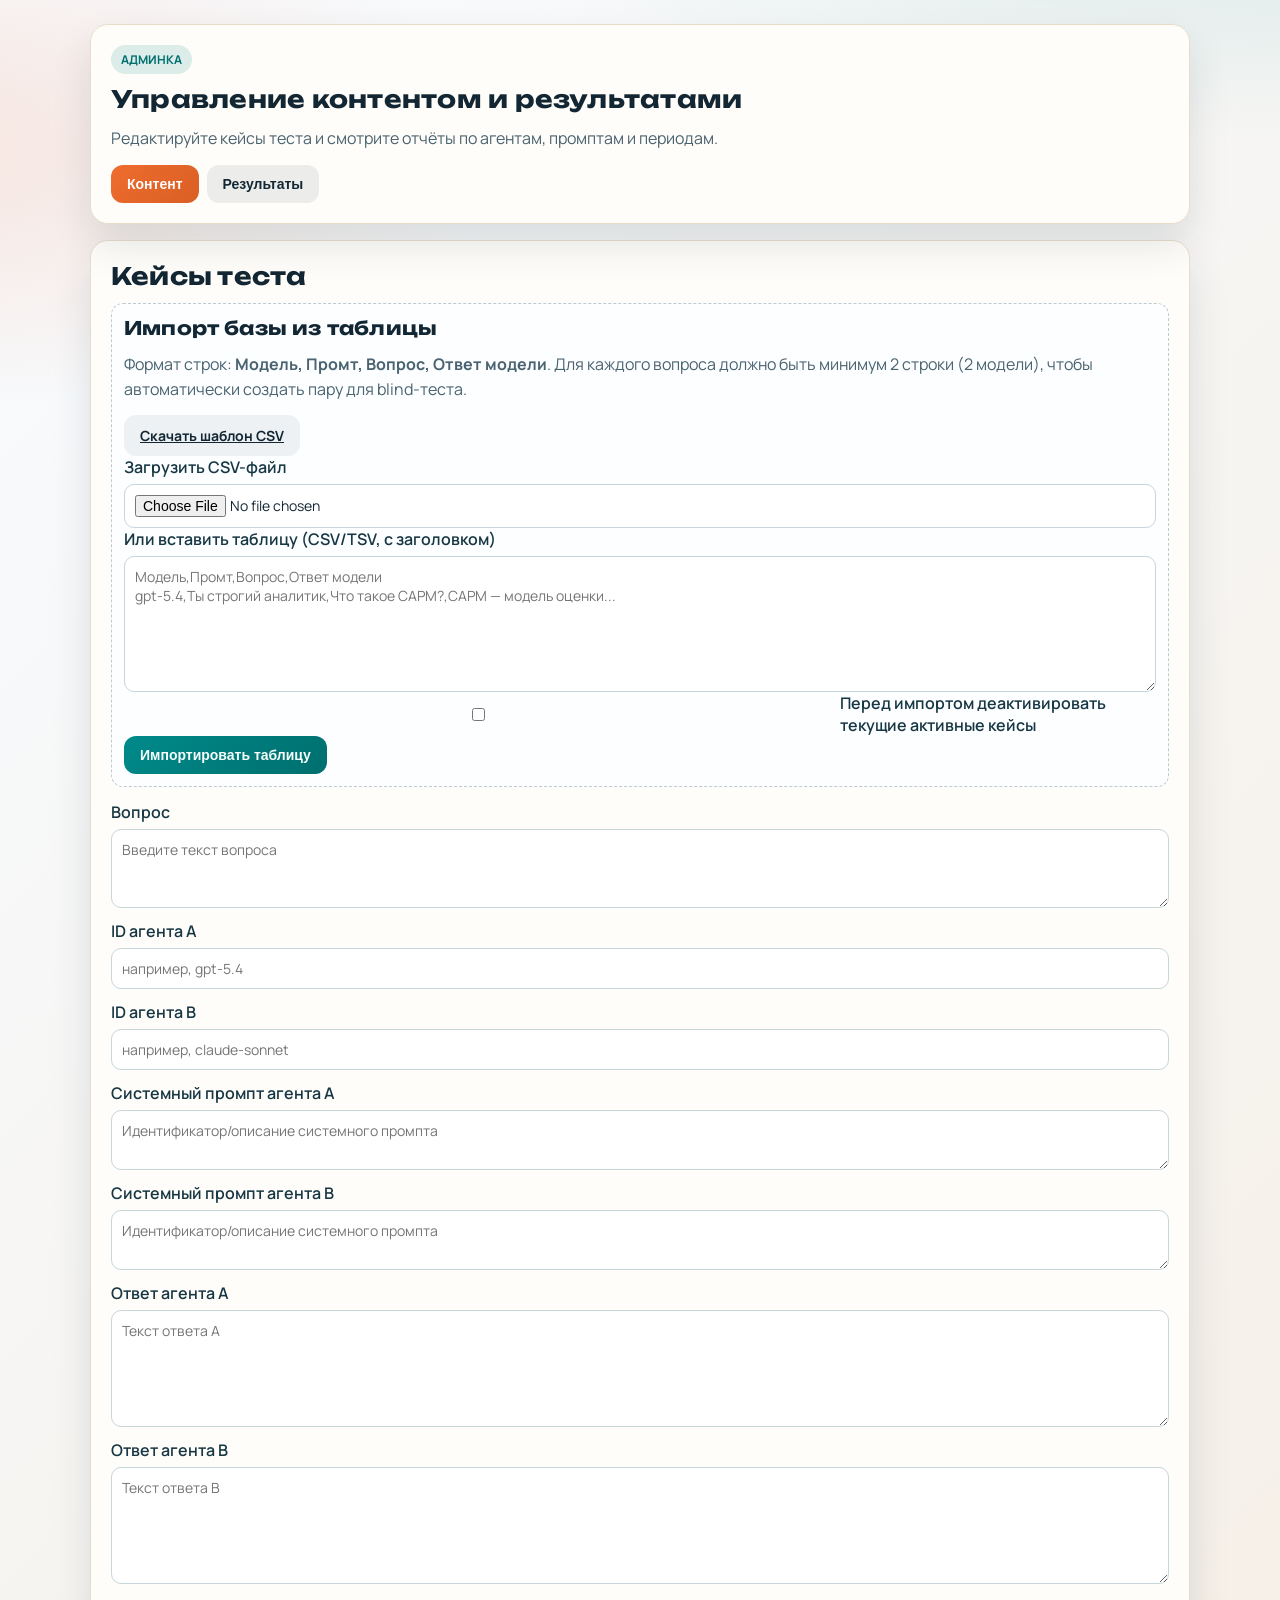
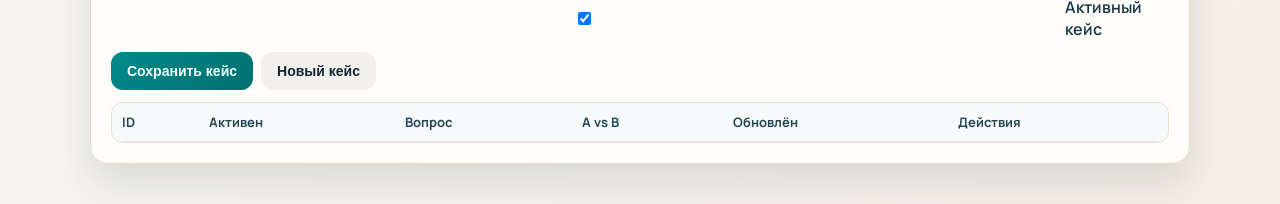
==== admin.html @ d0b08a7c "Add files via upload" ====
﻿<!doctype html>
<html lang="ru">
<head>
  <meta charset="UTF-8">
  <meta name="viewport" content="width=device-width, initial-scale=1.0">
  <title>Админка blind-теста</title>
  <link rel="stylesheet" href="assets/styles.css">
  <script src="config.js"></script>
  <script defer src="assets/admin.js"></script>
</head>
<body>
  <main class="page-wrap admin-wrap">
    <section class="panel hero admin-head">
      <p class="badge">Админка</p>
      <h1>Управление контентом и результатами</h1>
      <p class="lead">Редактируйте кейсы теста и смотрите отчёты по агентам, промптам и периодам.</p>
      <div class="tab-row">
        <button class="btn btn-tab active" data-tab="content-tab">Контент</button>
        <button class="btn btn-tab" data-tab="results-tab">Результаты</button>
      </div>
    </section>

    <section class="panel tab-pane" id="content-tab">
      <h2>Кейсы теста</h2>
      <section class="import-panel">
        <h3>Импорт базы из таблицы</h3>
        <p class="lead">
          Формат строк: <strong>Модель, Промт, Вопрос, Ответ модели</strong>.
          Для каждого вопроса должно быть минимум 2 строки (2 модели), чтобы автоматически создать пару для blind-теста.
        </p>
        <div class="button-row">
          <a class="btn btn-ghost" href="templates/dataset-template.csv" download>Скачать шаблон CSV</a>
        </div>
        <label>Загрузить CSV-файл
          <input id="dataset-file" type="file" accept=".csv,text/csv">
        </label>
        <label>Или вставить таблицу (CSV/TSV, с заголовком)
          <textarea id="dataset-text" rows="6" placeholder="Модель,Промт,Вопрос,Ответ модели&#10;gpt-5.4,Ты строгий аналитик,Что такое CAPM?,CAPM — модель оценки..."></textarea>
        </label>
        <label class="inline-label">
          <input id="replace-active-items" type="checkbox">
          Перед импортом деактивировать текущие активные кейсы
        </label>
        <div class="button-row">
          <button class="btn btn-primary" id="import-dataset-btn" type="button">Импортировать таблицу</button>
        </div>
      </section>

      <form id="item-form" class="form-grid">
        <input type="hidden" id="item-id">

        <label>Вопрос
          <textarea id="prompt-text" required rows="3" placeholder="Введите текст вопроса"></textarea>
        </label>

        <label>ID агента A
          <input id="agent-a-id" required placeholder="например, gpt-5.4">
        </label>

        <label>ID агента B
          <input id="agent-b-id" required placeholder="например, claude-sonnet">
        </label>

        <label>Системный промпт агента A
          <textarea id="agent-a-system" rows="2" placeholder="Идентификатор/описание системного промпта"></textarea>
        </label>

        <label>Системный промпт агента B
          <textarea id="agent-b-system" rows="2" placeholder="Идентификатор/описание системного промпта"></textarea>
        </label>

        <label>Ответ агента A
          <textarea id="agent-a-response" required rows="5" placeholder="Текст ответа A"></textarea>
        </label>

        <label>Ответ агента B
          <textarea id="agent-b-response" required rows="5" placeholder="Текст ответа B"></textarea>
        </label>

        <label class="inline-label">
          <input id="item-active" type="checkbox" checked>
          Активный кейс
        </label>

        <div class="button-row">
          <button class="btn btn-primary" type="submit">Сохранить кейс</button>
          <button class="btn btn-ghost" id="new-item-btn" type="button">Новый кейс</button>
        </div>
      </form>

      <div class="table-wrap">
        <table>
          <thead>
            <tr>
              <th>ID</th>
              <th>Активен</th>
              <th>Вопрос</th>
              <th>A vs B</th>
              <th>Обновлён</th>
              <th>Действия</th>
            </tr>
          </thead>
          <tbody id="items-table-body"></tbody>
        </table>
      </div>
    </section>

    <section class="panel tab-pane hidden" id="results-tab">
      <h2>Отчёты</h2>
      <div class="filters-row">
        <label>С даты
          <input id="date-from" type="date">
        </label>
        <label>По дату
          <input id="date-to" type="date">
        </label>
        <button class="btn btn-primary" id="load-results-btn" type="button">Обновить отчёт</button>
      </div>

      <div class="stats-grid">
        <article class="stat-box">
          <p class="stat-label">Сессий</p>
          <p class="stat-value" id="sessions-count">0</p>
        </article>
        <article class="stat-box">
          <p class="stat-label">Голосов</p>
          <p class="stat-value" id="votes-count">0</p>
        </article>
      </div>

      <h3>По агентам</h3>
      <div class="table-wrap">
        <table>
          <thead>
            <tr>
              <th>Агент</th>
              <th>Победы</th>
              <th>Поражения</th>
              <th>Winrate</th>
            </tr>
          </thead>
          <tbody id="agents-stats-body"></tbody>
        </table>
      </div>

      <h3>По системным промптам</h3>
      <div class="table-wrap">
        <table>
          <thead>
            <tr>
              <th>Системный промпт</th>
              <th>Победы</th>
              <th>Поражения</th>
              <th>Winrate</th>
            </tr>
          </thead>
          <tbody id="system-stats-body"></tbody>
        </table>
      </div>

      <h3>По пользовательским промптам</h3>
      <div class="table-wrap">
        <table>
          <thead>
            <tr>
              <th>ID кейса</th>
              <th>Вопрос</th>
              <th>Голосов</th>
              <th>Лидирующий агент</th>
            </tr>
          </thead>
          <tbody id="prompt-stats-body"></tbody>
        </table>
      </div>
    </section>
  </main>
</body>
</html>
---- assets/styles.css ----
﻿@import url("https://fonts.googleapis.com/css2?family=Manrope:wght@400;600;700;800&family=Unbounded:wght@500;700&display=swap");

:root {
  --bg-1: #f8fbff;
  --bg-2: #f5efe6;
  --panel: #fffdf9;
  --panel-border: #e8ddcb;
  --ink: #122733;
  --muted: #4a6370;
  --brand: #008a8a;
  --brand-dark: #006f6f;
  --accent: #ef6c2e;
  --danger: #a73737;
  --shadow: 0 20px 40px rgba(18, 39, 51, 0.12);
}

* {
  box-sizing: border-box;
}

html,
body {
  margin: 0;
  padding: 0;
  min-height: 100%;
}

body {
  font-family: "Manrope", "Segoe UI", sans-serif;
  color: var(--ink);
  background:
    radial-gradient(1200px 450px at 100% -10%, rgba(0, 138, 138, 0.16), transparent 72%),
    radial-gradient(900px 380px at -10% 8%, rgba(239, 108, 46, 0.16), transparent 70%),
    linear-gradient(135deg, var(--bg-1), var(--bg-2));
}

h1,
h2,
h3 {
  font-family: "Unbounded", "Manrope", sans-serif;
  margin: 0 0 12px;
  letter-spacing: 0.01em;
}

p {
  margin: 0;
}

.page-wrap {
  width: min(1100px, calc(100vw - 32px));
  margin: 24px auto 40px;
  display: grid;
  gap: 16px;
}

.panel {
  background: var(--panel);
  border: 1px solid var(--panel-border);
  border-radius: 18px;
  box-shadow: var(--shadow);
  padding: 20px;
}

.hero {
  animation: rise 0.45s ease both;
}

.badge {
  display: inline-flex;
  align-items: center;
  border-radius: 999px;
  background: rgba(0, 138, 138, 0.14);
  color: var(--brand-dark);
  padding: 6px 10px;
  font-size: 12px;
  font-weight: 700;
  text-transform: uppercase;
  margin-bottom: 10px;
}

.badge.warning {
  background: rgba(167, 55, 55, 0.14);
  color: var(--danger);
}

.lead {
  color: var(--muted);
  line-height: 1.55;
  margin-bottom: 14px;
}

.meta-list {
  margin: 0 0 16px;
  padding-left: 18px;
  color: var(--muted);
  display: grid;
  gap: 4px;
}

.hint {
  margin-top: 10px;
  color: var(--muted);
  font-size: 14px;
}

.btn {
  border: 0;
  border-radius: 12px;
  padding: 11px 16px;
  font-size: 14px;
  font-weight: 700;
  cursor: pointer;
  transition: transform 0.16s ease, opacity 0.16s ease, background 0.16s ease;
}

.btn:hover {
  transform: translateY(-1px);
}

.btn:disabled {
  opacity: 0.65;
  cursor: not-allowed;
  transform: none;
}

.btn-primary {
  background: linear-gradient(135deg, var(--brand), var(--brand-dark));
  color: #f6fffb;
}

.btn-ghost {
  background: rgba(18, 39, 51, 0.06);
  color: var(--ink);
}

.question-head {
  margin-bottom: 12px;
}

.progress-text {
  margin-bottom: 8px;
  color: var(--muted);
}

.progress-track {
  width: 100%;
  height: 8px;
  border-radius: 999px;
  background: rgba(18, 39, 51, 0.12);
  overflow: hidden;
}

.progress-bar {
  height: 100%;
  width: 0;
  background: linear-gradient(90deg, var(--accent), var(--brand));
  transition: width 0.24s ease;
}

.prompt-card {
  border: 1px solid var(--panel-border);
  border-radius: 14px;
  padding: 14px;
  margin-bottom: 14px;
  background: #fff;
}

.answer-grid {
  display: grid;
  gap: 14px;
  grid-template-columns: repeat(2, minmax(0, 1fr));
}

.answer-card {
  border: 1px solid var(--panel-border);
  border-radius: 14px;
  padding: 14px;
  background: #fff;
  display: grid;
  gap: 12px;
  align-content: start;
  min-height: 280px;
}

.answer-text {
  white-space: pre-wrap;
  line-height: 1.55;
  color: #1f3b48;
}

.hidden {
  display: none;
}

.admin-wrap .panel h2,
.admin-wrap .panel h3 {
  margin-top: 0;
}

.tab-row {
  display: flex;
  gap: 8px;
  flex-wrap: wrap;
}

.btn-tab {
  background: rgba(18, 39, 51, 0.08);
  color: var(--ink);
}

.btn-tab.active {
  background: linear-gradient(135deg, var(--accent), #d95f24);
  color: #fff;
}

.form-grid {
  display: grid;
  gap: 12px;
}

.import-panel {
  border: 1px dashed #b8ccd2;
  border-radius: 12px;
  padding: 12px;
  margin-bottom: 14px;
  background: #fcfeff;
}

.import-panel h3 {
  margin-top: 0;
}

label {
  display: grid;
  gap: 6px;
  font-weight: 600;
  color: #173744;
}

.inline-label {
  display: flex;
  align-items: center;
  gap: 8px;
}

input,
textarea {
  width: 100%;
  border: 1px solid #c7d6db;
  border-radius: 10px;
  padding: 10px;
  font-size: 14px;
  font-family: "Manrope", sans-serif;
  color: var(--ink);
  background: #fff;
}

textarea {
  resize: vertical;
}

.button-row,
.filters-row {
  display: flex;
  gap: 8px;
  flex-wrap: wrap;
  align-items: end;
}

.table-wrap {
  overflow-x: auto;
  border: 1px solid var(--panel-border);
  border-radius: 12px;
  margin-top: 12px;
}

table {
  width: 100%;
  border-collapse: collapse;
}

th,
td {
  border-bottom: 1px solid #e6ecef;
  text-align: left;
  padding: 10px;
  font-size: 13px;
  vertical-align: top;
}

th {
  background: #f6fafb;
  color: #264654;
}

tr:hover td {
  background: #fcfdfd;
}

.table-actions {
  display: flex;
  gap: 6px;
}

.small-btn {
  border: 0;
  border-radius: 8px;
  padding: 6px 8px;
  font-size: 12px;
  cursor: pointer;
}

.small-btn.edit {
  background: rgba(0, 138, 138, 0.16);
  color: #0d4f4f;
}

.small-btn.delete {
  background: rgba(167, 55, 55, 0.16);
  color: #772525;
}

.stats-grid {
  display: grid;
  grid-template-columns: repeat(2, minmax(0, 1fr));
  gap: 10px;
}

.stat-box {
  border: 1px solid var(--panel-border);
  border-radius: 12px;
  padding: 12px;
  background: #fff;
}

.stat-label {
  color: var(--muted);
  margin-bottom: 6px;
}

.stat-value {
  font-size: 28px;
  font-weight: 800;
  color: #1a3846;
}

@keyframes rise {
  from {
    opacity: 0;
    transform: translateY(8px);
  }

  to {
    opacity: 1;
    transform: translateY(0);
  }
}

@media (max-width: 860px) {
  .answer-grid {
    grid-template-columns: 1fr;
  }

  .stats-grid {
    grid-template-columns: 1fr;
  }
}
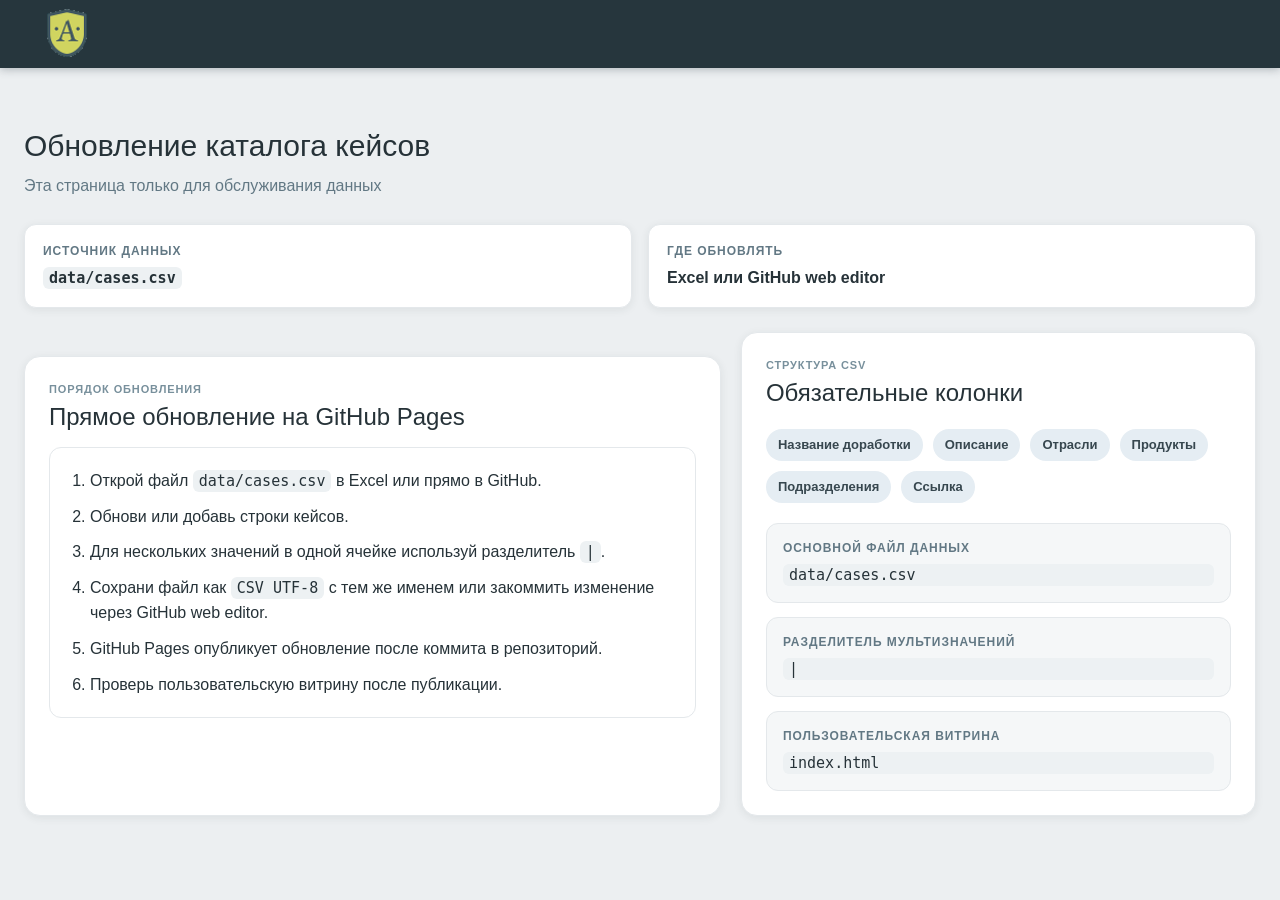
==== commit aec66450: "Add files via upload" ====
--- a/admin.html
+++ b/admin.html
@@ -1,178 +1,105 @@
-﻿<!doctype html>
+<!DOCTYPE html>
 <html lang="ru">
 <head>
   <meta charset="UTF-8">
   <meta name="viewport" content="width=device-width, initial-scale=1.0">
-  <title>Админка blind-теста</title>
-  <link rel="stylesheet" href="assets/styles.css">
-  <script src="config.js"></script>
-  <script defer src="assets/admin.js"></script>
+  <title>Админка базы кейсов</title>
+  <meta
+    name="description"
+    content="Внутренняя админ-страница для обновления базы кейсов Mango Academy."
+  >
+  <link rel="preconnect" href="https://fonts.googleapis.com">
+  <link rel="preconnect" href="https://fonts.gstatic.com" crossorigin>
+  <link
+    href="https://fonts.googleapis.com/css2?family=Manrope:wght@400;500;600;700;800&display=swap"
+    rel="stylesheet"
+  >
+  <link rel="stylesheet" href="styles.css">
 </head>
 <body>
-  <main class="page-wrap admin-wrap">
-    <section class="panel hero admin-head">
-      <p class="badge">Админка</p>
-      <h1>Управление контентом и результатами</h1>
-      <p class="lead">Редактируйте кейсы теста и смотрите отчёты по агентам, промптам и периодам.</p>
-      <div class="tab-row">
-        <button class="btn btn-tab active" data-tab="content-tab">Контент</button>
-        <button class="btn btn-tab" data-tab="results-tab">Результаты</button>
+  <div class="lk-shell">
+    <header class="topbar">
+      <div class="logo-mark" aria-label="Mango Academy">
+        <img src="./assets/mango-academy-mark.png" alt="Mango Academy">
       </div>
-    </section>
+    </header>
 
-    <section class="panel tab-pane" id="content-tab">
-      <h2>Кейсы теста</h2>
-      <section class="import-panel">
-        <h3>Импорт базы из таблицы</h3>
-        <p class="lead">
-          Формат строк: <strong>Модель, Промт, Вопрос, Ответ модели</strong>.
-          Для каждого вопроса должно быть минимум 2 строки (2 модели), чтобы автоматически создать пару для blind-теста.
-        </p>
-        <div class="button-row">
-          <a class="btn btn-ghost" href="templates/dataset-template.csv" download>Скачать шаблон CSV</a>
+    <div class="workspace">
+      <main class="page-shell">
+        <section class="content-header">
+          <div>
+            <h1>Обновление каталога кейсов</h1>
+            <p>Эта страница только для обслуживания данных</p>
+          </div>
+        </section>
+
+        <section class="admin-summary">
+          <div class="stat-card">
+            <span class="stat-card__label">Источник данных</span>
+            <strong class="stat-card__note"><code>data/cases.csv</code></strong>
+          </div>
+          <div class="stat-card">
+            <span class="stat-card__label">Где обновлять</span>
+            <strong class="stat-card__note">Excel или GitHub web editor</strong>
+          </div>
+        </section>
+
+        <div class="admin-layout">
+          <section class="results-panel">
+            <div class="results-toolbar">
+              <div>
+                <p class="panel-heading__eyebrow">Порядок обновления</p>
+                <h2>Прямое обновление на GitHub Pages</h2>
+              </div>
+            </div>
+
+            <section class="workflow-panel workflow-panel--admin">
+              <ol class="workflow-list">
+                <li>Открой файл <code>data/cases.csv</code> в Excel или прямо в GitHub.</li>
+                <li>Обнови или добавь строки кейсов.</li>
+                <li>Для нескольких значений в одной ячейке используй разделитель <code>|</code>.</li>
+                <li>Сохрани файл как <code>CSV UTF-8</code> с тем же именем или закоммить изменение через GitHub web editor.</li>
+                <li>GitHub Pages опубликует обновление после коммита в репозиторий.</li>
+                <li>Проверь пользовательскую витрину после публикации.</li>
+              </ol>
+            </section>
+          </section>
+
+          <section class="filters-panel admin-card">
+            <div class="panel-heading">
+              <div>
+                <p class="panel-heading__eyebrow">Структура CSV</p>
+                <h2>Обязательные колонки</h2>
+              </div>
+            </div>
+
+            <div class="admin-tags">
+              <span class="chip">Название доработки</span>
+              <span class="chip">Описание</span>
+              <span class="chip">Отрасли</span>
+              <span class="chip">Продукты</span>
+              <span class="chip">Подразделения</span>
+              <span class="chip">Ссылка</span>
+            </div>
+
+            <div class="admin-command-list">
+              <div class="admin-command">
+                <span class="meta-group__label">Основной файл данных</span>
+                <code>data/cases.csv</code>
+              </div>
+              <div class="admin-command">
+                <span class="meta-group__label">Разделитель мультизначений</span>
+                <code>|</code>
+              </div>
+              <div class="admin-command">
+                <span class="meta-group__label">Пользовательская витрина</span>
+                <code>index.html</code>
+              </div>
+            </div>
+          </section>
         </div>
-        <label>Загрузить CSV-файл
-          <input id="dataset-file" type="file" accept=".csv,text/csv">
-        </label>
-        <label>Или вставить таблицу (CSV/TSV, с заголовком)
-          <textarea id="dataset-text" rows="6" placeholder="Модель,Промт,Вопрос,Ответ модели&#10;gpt-5.4,Ты строгий аналитик,Что такое CAPM?,CAPM — модель оценки..."></textarea>
-        </label>
-        <label class="inline-label">
-          <input id="replace-active-items" type="checkbox">
-          Перед импортом деактивировать текущие активные кейсы
-        </label>
-        <div class="button-row">
-          <button class="btn btn-primary" id="import-dataset-btn" type="button">Импортировать таблицу</button>
-        </div>
-      </section>
-
-      <form id="item-form" class="form-grid">
-        <input type="hidden" id="item-id">
-
-        <label>Вопрос
-          <textarea id="prompt-text" required rows="3" placeholder="Введите текст вопроса"></textarea>
-        </label>
-
-        <label>ID агента A
-          <input id="agent-a-id" required placeholder="например, gpt-5.4">
-        </label>
-
-        <label>ID агента B
-          <input id="agent-b-id" required placeholder="например, claude-sonnet">
-        </label>
-
-        <label>Системный промпт агента A
-          <textarea id="agent-a-system" rows="2" placeholder="Идентификатор/описание системного промпта"></textarea>
-        </label>
-
-        <label>Системный промпт агента B
-          <textarea id="agent-b-system" rows="2" placeholder="Идентификатор/описание системного промпта"></textarea>
-        </label>
-
-        <label>Ответ агента A
-          <textarea id="agent-a-response" required rows="5" placeholder="Текст ответа A"></textarea>
-        </label>
-
-        <label>Ответ агента B
-          <textarea id="agent-b-response" required rows="5" placeholder="Текст ответа B"></textarea>
-        </label>
-
-        <label class="inline-label">
-          <input id="item-active" type="checkbox" checked>
-          Активный кейс
-        </label>
-
-        <div class="button-row">
-          <button class="btn btn-primary" type="submit">Сохранить кейс</button>
-          <button class="btn btn-ghost" id="new-item-btn" type="button">Новый кейс</button>
-        </div>
-      </form>
-
-      <div class="table-wrap">
-        <table>
-          <thead>
-            <tr>
-              <th>ID</th>
-              <th>Активен</th>
-              <th>Вопрос</th>
-              <th>A vs B</th>
-              <th>Обновлён</th>
-              <th>Действия</th>
-            </tr>
-          </thead>
-          <tbody id="items-table-body"></tbody>
-        </table>
-      </div>
-    </section>
-
-    <section class="panel tab-pane hidden" id="results-tab">
-      <h2>Отчёты</h2>
-      <div class="filters-row">
-        <label>С даты
-          <input id="date-from" type="date">
-        </label>
-        <label>По дату
-          <input id="date-to" type="date">
-        </label>
-        <button class="btn btn-primary" id="load-results-btn" type="button">Обновить отчёт</button>
-      </div>
-
-      <div class="stats-grid">
-        <article class="stat-box">
-          <p class="stat-label">Сессий</p>
-          <p class="stat-value" id="sessions-count">0</p>
-        </article>
-        <article class="stat-box">
-          <p class="stat-label">Голосов</p>
-          <p class="stat-value" id="votes-count">0</p>
-        </article>
-      </div>
-
-      <h3>По агентам</h3>
-      <div class="table-wrap">
-        <table>
-          <thead>
-            <tr>
-              <th>Агент</th>
-              <th>Победы</th>
-              <th>Поражения</th>
-              <th>Winrate</th>
-            </tr>
-          </thead>
-          <tbody id="agents-stats-body"></tbody>
-        </table>
-      </div>
-
-      <h3>По системным промптам</h3>
-      <div class="table-wrap">
-        <table>
-          <thead>
-            <tr>
-              <th>Системный промпт</th>
-              <th>Победы</th>
-              <th>Поражения</th>
-              <th>Winrate</th>
-            </tr>
-          </thead>
-          <tbody id="system-stats-body"></tbody>
-        </table>
-      </div>
-
-      <h3>По пользовательским промптам</h3>
-      <div class="table-wrap">
-        <table>
-          <thead>
-            <tr>
-              <th>ID кейса</th>
-              <th>Вопрос</th>
-              <th>Голосов</th>
-              <th>Лидирующий агент</th>
-            </tr>
-          </thead>
-          <tbody id="prompt-stats-body"></tbody>
-        </table>
-      </div>
-    </section>
-  </main>
+      </main>
+    </div>
+  </div>
 </body>
-</html>
+</html>
--- a/styles.css
+++ b/styles.css
@@ -0,0 +1,873 @@
+:root {
+  --bg: #eceff1;
+  --header: #26363d;
+  --surface: #ffffff;
+  --surface-soft: #f5f7f8;
+  --surface-selected: #e5edf3;
+  --border: #d3dae0;
+  --border-light: #e4e8eb;
+  --text: #263238;
+  --muted: #627884;
+  --icon: #37474f;
+  --primary: #43a047;
+  --primary-hover: #388e3c;
+  --accent: #ff7733;
+  --accent-hover: #ff9966;
+  --info: #1e88e5;
+  --radius-lg: 16px;
+  --radius-md: 12px;
+  --radius-sm: 6px;
+  --shadow-card: 0 2px 8px rgba(38, 50, 56, 0.08);
+  --shadow-card-hover: 0 6px 14px rgba(38, 50, 56, 0.18);
+  --topbar-height: 68px;
+  --container: 1240px;
+}
+
+*,
+*::before,
+*::after {
+  box-sizing: border-box;
+}
+
+html {
+  font-size: 16px;
+}
+
+body {
+  margin: 0;
+  min-height: 100vh;
+  font-family: Roboto, Arial, sans-serif;
+  color: var(--text);
+  background: var(--bg);
+}
+
+a {
+  color: inherit;
+}
+
+button,
+input {
+  font: inherit;
+}
+
+.lk-shell {
+  min-height: 100vh;
+}
+
+.topbar {
+  position: relative;
+  z-index: 40;
+  display: flex;
+  align-items: center;
+  min-height: var(--topbar-height);
+  padding: 0 44px;
+  background: var(--header);
+  color: #ffffff;
+  box-shadow: 0 2px 8px rgba(55, 71, 79, 0.3);
+}
+
+.logo-mark {
+  display: inline-flex;
+  align-items: center;
+  min-width: 0;
+}
+
+.logo-mark img {
+  display: block;
+  width: 46px;
+  height: auto;
+  max-height: 50px;
+  object-fit: contain;
+}
+
+.workspace {
+  min-height: calc(100vh - var(--topbar-height));
+}
+
+.nav-icon {
+  position: relative;
+  width: 18px;
+  height: 18px;
+  flex: 0 0 auto;
+  color: var(--icon);
+}
+
+.nav-icon::before,
+.nav-icon::after {
+  content: "";
+  position: absolute;
+  display: block;
+}
+
+.nav-icon--home::before {
+  inset: 7px 3px 2px;
+  background: currentColor;
+  border-radius: 2px;
+}
+
+.nav-icon--home::after {
+  left: 2px;
+  top: 2px;
+  width: 14px;
+  height: 14px;
+  border-left: 8px solid transparent;
+  border-right: 8px solid transparent;
+  border-bottom: 9px solid currentColor;
+  transform: scaleX(0.78);
+}
+
+.nav-icon--grid::before {
+  inset: 2px;
+  border: 2px solid currentColor;
+  border-radius: 2px;
+  box-shadow: inset 5px 0 0 rgba(55, 71, 79, 0.18), inset -5px 0 0 rgba(55, 71, 79, 0.18);
+}
+
+.nav-icon--phone::before {
+  inset: 1px 5px;
+  border: 2px solid currentColor;
+  border-radius: 4px;
+}
+
+.nav-icon--phone::after {
+  left: 8px;
+  bottom: 4px;
+  width: 2px;
+  height: 2px;
+  border-radius: 50%;
+  background: currentColor;
+}
+
+.nav-icon--link::before {
+  left: 1px;
+  top: 7px;
+  width: 16px;
+  height: 4px;
+  border-radius: 6px;
+  border: 2px solid currentColor;
+  transform: rotate(-35deg);
+}
+
+.nav-icon--chart::before {
+  left: 2px;
+  bottom: 2px;
+  width: 3px;
+  height: 7px;
+  background: currentColor;
+  box-shadow: 6px -4px 0 currentColor, 12px -9px 0 currentColor;
+}
+
+.nav-icon--dialog::before {
+  inset: 3px 2px 5px;
+  background: currentColor;
+  border-radius: 4px;
+}
+
+.nav-icon--dialog::after {
+  left: 5px;
+  bottom: 2px;
+  border-top: 5px solid currentColor;
+  border-right: 5px solid transparent;
+}
+
+.nav-icon--users::before {
+  left: 2px;
+  top: 2px;
+  width: 6px;
+  height: 6px;
+  border-radius: 50%;
+  background: currentColor;
+  box-shadow: 8px 0 0 currentColor;
+}
+
+.nav-icon--users::after {
+  left: 0;
+  bottom: 2px;
+  width: 18px;
+  height: 7px;
+  border-radius: 10px 10px 2px 2px;
+  background: currentColor;
+}
+
+.nav-icon--wallet::before {
+  inset: 3px 1px;
+  border: 2px solid currentColor;
+  border-radius: 3px;
+}
+
+.nav-icon--wallet::after {
+  right: 2px;
+  top: 7px;
+  width: 6px;
+  height: 5px;
+  border-radius: 3px 0 0 3px;
+  background: currentColor;
+}
+
+.nav-icon--settings::before {
+  inset: 3px;
+  border: 4px solid currentColor;
+  border-radius: 50%;
+}
+
+.nav-icon--settings::after {
+  left: 8px;
+  top: 0;
+  width: 2px;
+  height: 18px;
+  background: currentColor;
+  box-shadow: -6px 6px 0 -1px currentColor, 6px -6px 0 -1px currentColor;
+  transform: rotate(45deg);
+}
+
+.page-shell {
+  width: min(calc(100% - 48px), var(--container));
+  margin: 0 auto;
+  padding: 26px 0 48px;
+}
+
+.content-header {
+  min-height: 116px;
+  padding: 34px 0 26px;
+}
+
+.content-header h1 {
+  margin: 0;
+  font-size: 30px;
+  line-height: 36px;
+  font-weight: 400;
+  color: #263238;
+}
+
+.content-header p {
+  margin: 10px 0 0;
+  color: var(--muted);
+  font-size: 16px;
+  line-height: 24px;
+}
+
+.tabs-strip {
+  display: flex;
+  align-items: center;
+  min-height: 64px;
+  margin-bottom: 24px;
+  padding: 0 12px;
+  border-radius: 4px;
+  background: var(--surface);
+}
+
+.tabs-strip__tab {
+  display: inline-flex;
+  align-items: center;
+  min-height: 48px;
+  padding: 0 16px;
+  border-radius: 8px;
+  color: var(--text);
+  font-size: 14px;
+}
+
+.tabs-strip__tab--active {
+  background: var(--surface-soft);
+}
+
+.filters-panel,
+.filter-groups-shell,
+.results-panel {
+  border: 1px solid var(--border-light);
+  border-radius: var(--radius-lg);
+  background: var(--surface);
+  box-shadow: var(--shadow-card);
+}
+
+.filters-panel,
+.filter-groups-shell,
+.results-panel {
+  padding: 24px;
+}
+
+.filters-panel--top {
+  position: sticky;
+  top: 0;
+  z-index: 20;
+}
+
+.filter-groups-shell {
+  margin-top: 12px;
+}
+
+.panel-heading,
+.results-toolbar {
+  display: flex;
+  align-items: flex-start;
+  justify-content: space-between;
+  gap: 16px;
+}
+
+.panel-heading__eyebrow,
+.case-card__eyebrow {
+  margin: 0;
+  text-transform: uppercase;
+  letter-spacing: 0.08em;
+  font-size: 11px;
+  line-height: 16px;
+  font-weight: 700;
+  color: #78909c;
+}
+
+.panel-heading h2,
+.results-toolbar h2 {
+  margin: 4px 0 0;
+  font-size: 24px;
+  line-height: 32px;
+  font-weight: 500;
+  color: #263238;
+}
+
+.ghost-button {
+  min-height: 40px;
+  border: 1px solid var(--border);
+  border-radius: 24px;
+  background: #ffffff;
+  color: #37474f;
+  padding: 8px 18px;
+  cursor: pointer;
+  transition: background 0.18s ease, border-color 0.18s ease;
+}
+
+.ghost-button:hover,
+.ghost-button:focus-visible {
+  background: var(--surface-soft);
+  border-color: #a0b1b9;
+}
+
+.search-box {
+  display: flex;
+  flex-direction: column;
+  gap: 8px;
+  margin: 22px 0 18px;
+}
+
+.search-box__label {
+  font-size: 14px;
+  line-height: 20px;
+  color: var(--muted);
+}
+
+.search-box input {
+  width: 100%;
+  min-height: 52px;
+  border: 1px solid var(--border);
+  border-radius: 28px;
+  background: #ffffff;
+  padding: 0 20px;
+  color: var(--text);
+  font-size: 16px;
+}
+
+.search-box input::placeholder {
+  color: #a0b1b9;
+}
+
+.search-box input:focus-visible {
+  outline: none;
+  border-color: var(--primary);
+  box-shadow: 0 0 0 3px rgba(67, 160, 71, 0.18);
+}
+
+.filter-groups {
+  display: grid;
+  grid-template-columns: repeat(3, minmax(0, 1fr));
+  gap: 12px;
+}
+
+.filter-group {
+  position: relative;
+  border: 1px solid var(--border-light);
+  border-radius: var(--radius-md);
+  background: #ffffff;
+}
+
+.filter-group[open] {
+  z-index: 25;
+  box-shadow: var(--shadow-card-hover);
+}
+
+.filter-group summary {
+  display: flex;
+  align-items: center;
+  justify-content: space-between;
+  gap: 12px;
+  min-height: 64px;
+  padding: 12px 16px;
+  list-style: none;
+  cursor: pointer;
+}
+
+.filter-group summary::-webkit-details-marker {
+  display: none;
+}
+
+.filter-group__meta {
+  display: flex;
+  flex-direction: column;
+  gap: 4px;
+  min-width: 0;
+}
+
+.filter-group__label {
+  font-size: 16px;
+  line-height: 20px;
+  font-weight: 700;
+}
+
+.filter-group__status {
+  color: var(--muted);
+  font-size: 14px;
+  line-height: 20px;
+  white-space: nowrap;
+  overflow: hidden;
+  text-overflow: ellipsis;
+}
+
+.filter-group__body {
+  display: grid;
+  gap: 12px;
+  position: absolute;
+  top: calc(100% + 8px);
+  left: 0;
+  right: 0;
+  padding: 16px;
+  border: 1px solid var(--border-light);
+  border-radius: var(--radius-md);
+  background: #ffffff;
+  box-shadow: var(--shadow-card-hover);
+}
+
+.filter-actions {
+  display: flex;
+  gap: 8px;
+  flex-wrap: wrap;
+}
+
+.filter-action {
+  min-height: 34px;
+  border: 0;
+  border-radius: 18px;
+  padding: 6px 12px;
+  cursor: pointer;
+  background: #edf1f3;
+  color: #37474f;
+}
+
+.filter-action:hover {
+  background: #e0e7eb;
+}
+
+.checkbox-list {
+  display: grid;
+  gap: 8px;
+  max-height: 260px;
+  overflow: auto;
+  padding-right: 4px;
+}
+
+.checkbox-item {
+  display: flex;
+  align-items: flex-start;
+  gap: 10px;
+  padding: 10px 12px;
+  border-radius: 10px;
+  background: var(--surface-soft);
+}
+
+.checkbox-item input {
+  accent-color: var(--primary);
+  margin-top: 2px;
+}
+
+.checkbox-item__text {
+  display: flex;
+  flex-direction: column;
+  gap: 2px;
+}
+
+.checkbox-item__label {
+  font-size: 14px;
+  line-height: 20px;
+}
+
+.checkbox-item__hint {
+  font-size: 12px;
+  line-height: 16px;
+  color: var(--muted);
+}
+
+.results-panel {
+  margin-top: 24px;
+}
+
+.results-toolbar {
+  margin-bottom: 14px;
+}
+
+.active-filters {
+  display: flex;
+  flex-wrap: wrap;
+  justify-content: flex-end;
+  gap: 8px;
+}
+
+.results-state {
+  margin-bottom: 18px;
+  color: var(--muted);
+  font-size: 14px;
+  line-height: 20px;
+}
+
+.cards-grid {
+  display: grid;
+  gap: 16px;
+  grid-template-columns: repeat(auto-fit, minmax(300px, 1fr));
+}
+
+.case-card {
+  min-height: 360px;
+  border: 1px solid var(--border-light);
+  border-radius: var(--radius-lg);
+  background: #ffffff;
+  box-shadow: var(--shadow-card);
+  overflow: hidden;
+  transition: transform 0.18s ease, box-shadow 0.18s ease;
+}
+
+.case-card:hover {
+  transform: translateY(-2px);
+  box-shadow: var(--shadow-card-hover);
+}
+
+.case-card__body {
+  display: flex;
+  flex-direction: column;
+  min-height: 100%;
+  padding: 24px;
+}
+
+.case-card__visual {
+  display: flex;
+  align-items: center;
+  justify-content: center;
+  min-height: 120px;
+  margin-bottom: 20px;
+  border-radius: var(--radius-md);
+  padding: 16px;
+  text-align: center;
+  color: #ffffff;
+  font-weight: 700;
+  font-size: 16px;
+  line-height: 1.3;
+  text-shadow: 0 2px 4px rgba(0, 0, 0, 0.25);
+  position: relative;
+  overflow: hidden;
+  box-shadow: inset 0 0 20px rgba(0, 0, 0, 0.15);
+}
+
+.case-card__visual::before {
+  content: "";
+  position: absolute;
+  inset: 0;
+  background: radial-gradient(circle at 20% 20%, rgba(255, 255, 255, 0.18) 0%, transparent 60%),
+              radial-gradient(circle at 80% 80%, rgba(0, 0, 0, 0.12) 0%, transparent 60%);
+  z-index: 1;
+}
+
+.case-card__visual-text {
+  position: relative;
+  z-index: 2;
+  display: -webkit-box;
+  -webkit-line-clamp: 3;
+  -webkit-box-orient: vertical;
+  overflow: hidden;
+  font-family: 'Manrope', sans-serif;
+  letter-spacing: -0.01em;
+}
+
+.case-card__topline {
+  display: flex;
+  align-items: center;
+  justify-content: space-between;
+  gap: 16px;
+}
+
+.case-card__link {
+  display: inline-flex;
+  align-items: center;
+  justify-content: center;
+  min-height: 40px;
+  padding: 0 20px;
+  border-radius: 20px;
+  text-decoration: none;
+  background: var(--accent);
+  color: #ffffff;
+  font-size: 14px;
+  line-height: 20px;
+  font-weight: 700;
+  white-space: nowrap;
+}
+
+.case-card__link:hover {
+  background: var(--accent-hover);
+}
+
+.case-card__title {
+  margin: 18px 0 10px;
+  font-size: 20px;
+  line-height: 28px;
+  font-weight: 400;
+  color: #102433;
+}
+
+.case-card__description {
+  margin: 0 0 20px;
+  color: #37474f;
+  font-size: 14px;
+  line-height: 20px;
+  display: -webkit-box;
+  -webkit-line-clamp: 5;
+  -webkit-box-orient: vertical;
+  overflow: hidden;
+}
+
+.meta-block {
+  display: grid;
+  gap: 10px;
+  margin-top: auto;
+}
+
+.meta-group {
+  display: grid;
+  gap: 12px;
+  grid-template-columns: 112px minmax(0, 1fr);
+  align-items: start;
+}
+
+.meta-group__label {
+  font-size: 12px;
+  line-height: 16px;
+  font-weight: 700;
+  color: var(--muted);
+  text-transform: uppercase;
+  letter-spacing: 0.08em;
+}
+
+.meta-group__value {
+  margin: 0;
+  color: #37474f;
+  font-size: 14px;
+  line-height: 20px;
+  display: -webkit-box;
+  -webkit-line-clamp: 2;
+  -webkit-box-orient: vertical;
+  overflow: hidden;
+}
+
+.chip {
+  display: inline-flex;
+  align-items: center;
+  min-height: 32px;
+  padding: 0 12px;
+  border-radius: 18px;
+  background: var(--surface-selected);
+  color: #37474f;
+  font-size: 13px;
+  line-height: 18px;
+  font-weight: 700;
+}
+
+.filter-group summary .chip {
+  background: #e8f5e9;
+  color: #2e7d32;
+}
+
+.empty-state {
+  padding: 28px;
+  border-radius: var(--radius-md);
+  background: var(--surface-soft);
+  border: 1px dashed var(--border);
+  color: var(--muted);
+}
+
+.workflow-panel {
+  margin-top: 18px;
+  padding: 20px;
+  border-radius: var(--radius-md);
+  border: 1px solid var(--border-light);
+  background: #ffffff;
+}
+
+.workflow-list {
+  margin: 0;
+  padding-left: 20px;
+  color: var(--text);
+  line-height: 1.6;
+}
+
+.workflow-list li + li {
+  margin-top: 10px;
+}
+
+.workflow-panel--admin {
+  margin-top: 0;
+}
+
+.admin-summary {
+  display: grid;
+  grid-template-columns: repeat(2, minmax(0, 1fr));
+  gap: 16px;
+  margin-bottom: 24px;
+}
+
+.stat-card {
+  display: grid;
+  gap: 8px;
+  padding: 18px;
+  border: 1px solid var(--border-light);
+  border-radius: var(--radius-md);
+  background: #ffffff;
+  box-shadow: var(--shadow-card);
+}
+
+.stat-card__label {
+  color: var(--muted);
+  font-size: 12px;
+  line-height: 16px;
+  text-transform: uppercase;
+  letter-spacing: 0.08em;
+  font-weight: 700;
+}
+
+.stat-card__note {
+  color: var(--text);
+  font-size: 16px;
+  line-height: 22px;
+}
+
+.admin-layout {
+  display: grid;
+  grid-template-columns: minmax(0, 1.15fr) minmax(300px, 0.85fr);
+  gap: 20px;
+}
+
+.admin-card {
+  display: grid;
+  align-content: start;
+  gap: 20px;
+}
+
+.admin-tags {
+  display: flex;
+  flex-wrap: wrap;
+  gap: 10px;
+}
+
+.admin-command-list {
+  display: grid;
+  gap: 14px;
+}
+
+.admin-command {
+  display: grid;
+  gap: 8px;
+  padding: 16px;
+  border-radius: var(--radius-md);
+  background: var(--surface-soft);
+  border: 1px solid var(--border-light);
+}
+
+.admin-command code,
+.workflow-list code,
+.stat-card code {
+  font-family: ui-monospace, SFMono-Regular, Menlo, Consolas, monospace;
+  font-size: 0.94rem;
+  padding: 2px 6px;
+  border-radius: 6px;
+  background: #edf1f3;
+}
+
+@media (max-width: 1180px) {
+  .cards-grid {
+    grid-template-columns: repeat(auto-fit, minmax(280px, 1fr));
+  }
+}
+
+@media (max-width: 980px) {
+  .filter-groups,
+  .admin-layout,
+  .admin-summary {
+    grid-template-columns: 1fr;
+  }
+
+  .filters-panel--top {
+    position: static;
+  }
+}
+
+@media (max-width: 720px) {
+  .topbar {
+    min-height: 60px;
+    padding: 0 20px;
+  }
+
+  .logo-mark img {
+    width: 42px;
+    max-height: 44px;
+  }
+
+  .page-shell {
+    width: min(calc(100% - 24px), var(--container));
+    padding-top: 16px;
+  }
+
+  .content-header {
+    min-height: 0;
+    padding: 18px 0;
+  }
+
+  .content-header h1 {
+    font-size: 26px;
+    line-height: 32px;
+  }
+
+  .filters-panel,
+  .filter-groups-shell,
+  .results-panel {
+    padding: 18px;
+  }
+
+  .case-card__topline,
+  .panel-heading,
+  .results-toolbar {
+    flex-direction: column;
+    align-items: stretch;
+  }
+
+  .active-filters {
+    justify-content: flex-start;
+  }
+
+  .cards-grid {
+    grid-template-columns: 1fr;
+  }
+
+  .case-card {
+    min-height: 0;
+  }
+
+  .case-card__link {
+    width: 100%;
+  }
+
+  .meta-group {
+    grid-template-columns: 1fr;
+    gap: 4px;
+  }
+}
